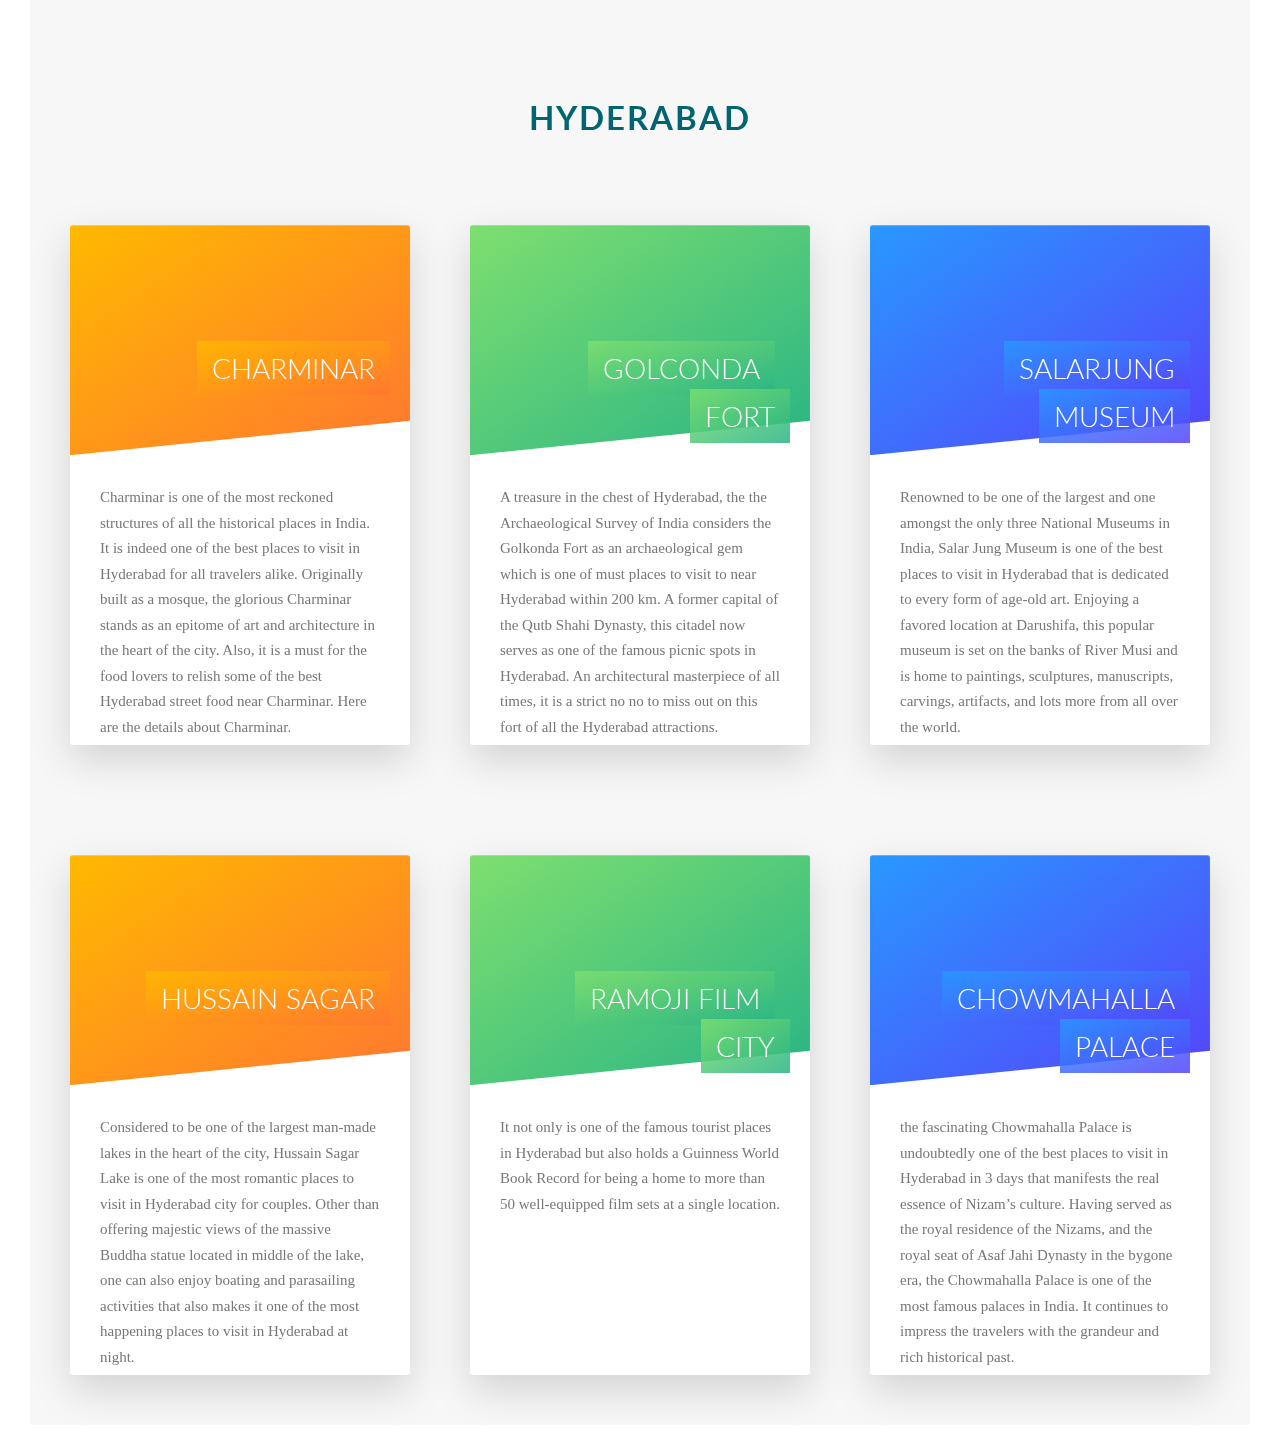
==== delhi.html @ 4b1b204a "some changes" ====
<!DOCTYPE html>
<html lang="en">
<head>
    <meta charset="UTF-8">
    <meta http-equiv="X-UA-Compatible" content="IE=edge">
    <meta name="viewport" content="width=device-width, initial-scale=1.0">
    <link rel="stylesheet" href="Assets/CSS/hyderabad.css">
    <link rel="stylesheet" href="https://cdnjs.cloudflare.com/ajax/libs/font-awesome/4.7.0/css/font-awesome.min.css">
    <link href="https://fonts.googleapis.com/css?family=Lato:100,300,400,700,900" rel="stylesheet" />
    <link rel="shortcut icon" type="image/png" href="images/Pic.jpg" /> 
    <title>Hyderabad</title>
</head>
<body>
    <section class="section-tours" id="section-tours">
        <div class="u-center-text u-margin-bottom-big">
          <h2 class="heading-secondary">Hyderabad</h2>
        </div>

        <div class="row">
          <div class="col-1-of-3">
            <div class="card">
              <div class="card__side card__side--front">
                <div class="card__picture card__picture--1">&nbsp;</div>
                <div class="card__heading">
                  <span class="card__heading-span card__heading-span--1">
                    Charminar
                  </span>
                </div>
                <div class="card__details">
                  <p style="font-family:'Times New Roman', Times, serif;font-size:150%;">Charminar is one of the most reckoned structures of all the historical places in India. It is indeed one of the best places to visit in Hyderabad for all travelers alike. Originally built as a mosque, the glorious Charminar stands as an epitome of art and architecture in the heart of the city. Also, it is a must for the food lovers to relish some of the best Hyderabad street food near Charminar. Here are the details about Charminar. </p>
                </div>
              </div>
              <div class="card__side card__side--back card__side--back-1">
                <div class="card__details">
                  <ul>
                    <li> Timings: Monday to Sunday – 9:30 AM to 5:30 PM </li> 
                    <li> Famous For: It is famous for its striking Mughal architecture.</li>
                    <li> Built By: Muhammad Quli Qutb Shahi</li>
                    <li> Built In: 1591 AD</li>
                  </ul>>
                </div>
                <div class="card__cta">
                  <a href="https://goo.gl/maps/1DFHK7rKQ7cTPTrf7" class="btn btn-white">Direction</a>
                </div>
              </div>
            </div>
          </div>

          <div class="col-1-of-3">
            <div class="card">
              <div class="card__side card__side--front">
                <div class="card__picture card__picture--2">&nbsp;</div>
                <div class="card__heading">
                  <span class="card__heading-span card__heading-span--2">
                    Golconda Fort
                  </span>
                </div>
                <div class="card__details">
                  <p style="font-family:'Times New Roman', Times, serif;font-size:150%;">A treasure in the chest of Hyderabad, the the Archaeological Survey of India considers the Golkonda Fort as an archaeological gem which is one of must places to visit to near Hyderabad within 200 km. A former capital of the Qutb Shahi Dynasty, this citadel now serves as one of the famous picnic spots in Hyderabad. An architectural masterpiece of all times, it is a strict no no to miss out on this fort of all the Hyderabad attractions.</p>
                </div>
              </div>
              <div class="card__side card__side--back card__side--back-2">
                <div class="card__details">
                  <ul>
                    <li> Timings: 9:00 AM to 5.30 PM – Everyday </li> 
                    <li> Famous For: It is famous for its impenetrable structure.</li>
                    <li> Built By: Sultan Quli Qutb-ul-Mulk</li>
                    <li> Built In: c. 1512–1687</li>
                  </ul>>
                </div>
                  <div class="card__cta">
                      <a href="https://maps.app.goo.gl/HnZTecipMknZ5nzV9" class="btn btn-white">Direction</a>
                  </div>
              </div>
            </div>
          </div>

          <div class="col-1-of-3">
            <div class="card">
              <div class="card__side card__side--front">
                <div class="card__picture card__picture--3">&nbsp;</div>
                <div class="card__heading">
                  <span class="card__heading-span card__heading-span--3">
                    SalarJung Museum
                  </span>
                </div>
                <div class="card__details">
                  <p style="font-family:'Times New Roman', Times, serif;font-size:150%;">Renowned to be one of the largest and one amongst the only three National Museums in India, Salar Jung Museum is one of the best places to visit in Hyderabad that is dedicated to every form of age-old art. Enjoying a favored location at Darushifa, this popular museum is set on the banks of River Musi and is home to paintings, sculptures, manuscripts, carvings, artifacts, and lots more from all over the world.</p>
                </div>
              </div>
              <div class="card__side card__side--back card__side--back-3">
                <div class="card__details">
                  <ul>
                    <li> Timings: Saturday to Thursday – 10:00 AM to 5:00 PM </li> 
                    <li> Famous For: It is famous for its collection of carpets, sculptures, ceramics, ancient manuscripts, and textiles.</li>
                    <li> Built By: Mir Yousuf Ali Khan</li>
                    <li> Built In: 16 December 1951</li>
                  </ul>>
                </div>
                  <div class="card__cta">
                      <a href="https://maps.app.goo.gl/hddRsYdfiXKQLie59" class="btn btn-white">Direction</a>
                  </div>
              </div>
            </div>
          </div>
        </div>
      </section>

      <section class="section-tours" id="section-tours">
          <div class="row">
            <div class="col-1-of-3">
              <div class="card">
                <div class="card__side card__side--front">
                  <div class="card__picture card__picture--4">&nbsp;</div>
                  <div class="card__heading">
                    <span class="card__heading-span card__heading-span--1">
                     Hussain Sagar
                    </span>
                  </div>
                  <div class="card__details">
                      <p style="font-family:'Times New Roman', Times, serif;font-size:150%;">Considered to be one of the largest man-made lakes in the heart of the city, Hussain Sagar Lake is one of the most romantic places to visit in Hyderabad city for couples. Other than offering majestic views of the massive Buddha statue located in middle of the lake, one can also enjoy boating and parasailing activities that also makes it one of the most happening places to visit in Hyderabad at night.</p>
                  </div>
                </div>
                <div class="card__side card__side--back card__side--back-1">
                  <div class="card__details">
                    <ul>
                      <li> Timings: Tuesdays to Sundays – 9:00 AM to 9:00 PM; Closed on Mondays </li> 
                      <li> Famous For: It is famous for being the largest artificial lake of Asia. </li>
                      <li> Built By: Ibrahim Quli Qutb Shah</li>
                      <li> Built In: 1563</li>
                    </ul>>
                  </div>
                  <div class="card__cta">
                      <a href="https://maps.app.goo.gl/7iHLA2YTwjauBuX26" class="btn btn-white">Direction</a>
                  </div>
                </div>
              </div>
            </div>
  
            <div class="col-1-of-3">
              <div class="card">
                <div class="card__side card__side--front">
                  <div class="card__picture card__picture--5">&nbsp;</div>
                  <div class="card__heading">
                    <span class="card__heading-span card__heading-span--2">
                      Ramoji Film City
                    </span>
                  </div>
                  <div class="card__details">
                      <p style="font-family:'Times New Roman', Times, serif;font-size:150%;">It not only is one of the famous tourist places in Hyderabad but also holds a Guinness World Book Record for being a home to more than 50 well-equipped film sets at a single location.</p>
                  </div>
                </div>
                <div class="card__side card__side--back card__side--back-2">
                  <div class="card__details">
                    <ul>
                      <li> Timings: Monday to Sunday – 9:00 AM to 5.30 PM </li> 
                      <li> Famous For: It is famous for being the world’s biggest film studio.</li>
                      <li> Built By: Ramoji Rao</li>
                      <li> Built In: 1996</li>
                    </ul>>
                  </div>
                  <div class="card__cta">
                    <a href="https://maps.app.goo.gl/XpaYTMk5rEwavXYK8" class="btn btn-white">Direction</a>
                  </div>
                </div>
              </div>
            </div>
  
            <div class="col-1-of-3">
              <div class="card">
                <div class="card__side card__side--front">
                  <div class="card__picture card__picture--6">&nbsp;</div>
                  <div class="card__heading">
                    <span class="card__heading-span card__heading-span--3">
                      Chowmahalla Palace
                    </span>
                  </div>
                  <div class="card__details">
                      <p style="font-family:'Times New Roman', Times, serif;font-size:150%;">the fascinating Chowmahalla Palace is undoubtedly one of the best places to visit in Hyderabad in 3 days that manifests the real essence of Nizam’s culture. Having served as the royal residence of the Nizams, and the royal seat of Asaf Jahi Dynasty in the bygone era, the Chowmahalla Palace is one of the most famous palaces in India. It continues to impress the travelers with the grandeur and rich historical past.</p>
                  </div>
                </div>
                <div class="card__side card__side--back card__side--back-3">
                  <div class="card__details">
                    <ul>
                      <li> Timings: Saturday to Thursday – 10:00 AM to 5:00 PM; Closed on Fridays </li> 
                      <li> Famous For: It got its fame as the seat of the rulers of the Asaf Jahi dynasty.</li>
                      <li> Built By: Nizam Salabat Jung</li>
                      <li> Built In: 1750</li>
                    </ul>>
                  </div>
                  <div class="card__cta">
                    <a href="#popup" class="btn btn-white">Direction</a>
                  </div>
                </div>
              </div>
            </div>
          </div>
        </section>
</body>
</html>
---- Assets/CSS/hyderabad.css ----
*,
  *::after,
  *::before {
    margin: 0;
    padding: 0;
  }
  
  ::selection {
    background-color: #000;
    color: #fff;
  }
  
  html {
    font-size: 62.5%;
  }
  @media (max-width: 75em) {
    html {
      font-size: 56.25%;
    }
  }
  @media (max-width: 56.25em) {
    html {
      font-size: 50%;
    }
  }
  @media (min-width: 112.5em) {
    html {
      font-size: 75%;
    }
  }
  
  body {
    box-sizing: border-box;
    padding: 3rem;
  }
  @media (max-width: 56.25em) {
    body {
      padding: 0;
    }
  }
  
  body {
    font-family: "Lato", sans-serif;
    font-weight: 400;
    line-height: 1.7;
    color: #777;
  }

  .heading-secondary {
    font-size: 3.25rem;
    text-transform: uppercase;
    font-weight: 700;
    display: inline-block;
    background-image: linear-gradient(to right,  #006570, #006570);
    -webkit-background-clip: text;
    -moz-background-clip: text;
    background-clip: text;
    color: transparent;
    letter-spacing: 0.2rem;
    transition: all 0.5s;
  }
  @media (max-width: 56.25em) {
    .heading-secondary {
      font-size: 3rem;
    }
  }
  @media (max-width: 37.5em) {
    .heading-secondary {
      font-size: 2.5rem;
    }
  }
  .heading-secondary:hover {
    transform: skewY(2deg) skewX(15deg) scale(1.1);
    text-shadow: 0.5rem 1rem 2rem rgba(0, 0, 0, 0.2);
  }
  
  .u-center-text {
    text-align: center !important;
  }
  
  .u-margin-bottom-big {
    margin-bottom: 8rem !important;
  }
  @media (max-width: 56.25em) {
    .u-margin-bottom-big {
      margin-bottom: 5rem !important;
    }
  }
  
  .u-margin-bottom-medium {
    margin-bottom: 4rem !important;
  }
  @media (max-width: 56.25em) {
    .u-margin-bottom-medium {
      margin-bottom: 3rem !important;
    }
  }
  
  /* Buttons and all of starting that is tour guide */
  .btn,
  .btn:link,
  .btn:visited {
    text-transform: uppercase;
    text-decoration: none;
    font-size: 1.6rem;
    padding: 1.5rem 4rem;
    border-radius: 50px;
    display: inline-block;
    transition: all 0.2s;
    position: relative;
    border: none;
    cursor: pointer;
    animation-name: bottomToTop;
    animation-duration: 0.5s;
    animation-timing-function: ease-out;
  }
  .btn:hover {
    transform: translateY(-3px);
    box-shadow: 0 10px 20px rgba(0, 0, 0, 0.2);
  }
  .btn:active {
    transform: translateY(-1px);
    box-shadow: 0 10px 20px rgba(0, 0, 0, 0.2);
  }
  .btn-white {
    background-color: #fff;
    color: #777;
  }
  .btn-white::after {
    background-color: #fff;
  }
  .btn-green {
    background-color: #55cf7a;
    color: #fff;
  }
  .btn-green::after {
    background-color: #55cf7a;
  }
  
  
  /* Each city card */
  .card {
    perspective: 150rem;
    -moz-perspective: 150rem;
    position: relative;
    height: 52rem;
  }
  .card__side {
    height: 52rem;
    transition: all 0.8s ease;
    position: absolute;
    top: 0;
    left: 0;
    width: 100%;
    backface-visibility: hidden;
    overflow: hidden;
    border-radius: 3px;
    box-shadow: 0 1.5rem 4rem rgba(0, 0, 0, 0.15);
  }
  .card__side--front {
    background-color: #fff;
  }
  .card__side--back {
    transform: rotateY(180deg);
  }
  .card__side--back-1 {
    background-image: linear-gradient(to right bottom, #ffb900, #ff7730);
    background-image: -o-linear-gradient(to right bottom, #ffb900, #ff7730);
    background-image: -moz-linear-gradient(to right bottom, #ffb900, #ff7730);
    background-image: -webkit-linear-gradient(to right bottom, #ffb900, #ff7730);
  }
  .card__side--back-2 {
    background-image: linear-gradient(to right bottom, #7edf6f, #28b485);
    background-image: -o-linear-gradient(to right bottom, #7edf6f, #28b485);
    background-image: -moz-linear-gradient(to right bottom, #7edf6f, #28b485);
    background-image: -webkit-linear-gradient(to right bottom, #7edf6f, #28b485);
  }
  .card__side--back-3 {
    background-image: linear-gradient(to right bottom, #2998ff, #5643fa);
    background-image: -o-linear-gradient(to right bottom, #2998ff, #5643fa);
    background-image: -moz-linear-gradient(to right bottom, #2998ff, #5643fa);
    background-image: -webkit-linear-gradient(to right bottom, #2998ff, #5643fa);
  }
  .card:hover .card__side--front {
    transform: rotateY(-180deg);
  }
  .card:hover .card__side--back {
    transform: rotateY(0);
  }
  .card__picture {
    background-size: cover;
    height: 23rem;
    background-blend-mode: screen;
    -webkit-clip-path: polygon(0 0, 100% 0%, 100% 85%, 0% 100%);
    clip-path: polygon(0 0, 100% 0%, 100% 85%, 0% 100%);
  }
  .card__picture--1 {
    background-image: linear-gradient(to right bottom, #ffb900, #ff7730),
      url(../Images/Charminar.jpg);
  }
  .card__picture--2 {
    background-image: linear-gradient(to right bottom, #7edf6f, #28b485),
      url(../Images/Golconda.png);
  }
  .card__picture--3 {
    background-image: linear-gradient(to right bottom, #2998ff, #5643fa),
      url(../Images/salarjung.jpg);
  }
  .card__picture--4 {
    background-image: linear-gradient(to right bottom, #ffb900, #ff7730),
      url(../Images/Hussain\ Sagar.jpg);
  }
  .card__picture--5 {
    background-image: linear-gradient(to right bottom, #7edf6f, #28b485),
      url(../Images/Ramoji\ film\ city.jpg);
  }
  .card__picture--6 {
    background-image: linear-gradient(to right bottom, #2998ff, #5643fa),
      url(../Images/chowmahlla.jpeg);
  }
  .card__heading {
    font-size: 2.8rem;
    font-weight: 300;
    text-transform: uppercase;
    position: absolute;
    color: #fff;
    text-align: right;
    top: 12rem;
    right: 2rem;
    width: 75%;
  }
  .card__heading-span {
    padding: 1rem 1.5rem;
    -webkit-box-decoration-break: clone;
    box-decoration-break: clone;
  }
  .card__heading-span--1 {
    background-image: linear-gradient(
      to right bottom,
      rgba(255, 185, 0, 0.85),
      rgba(255, 119, 48, 0.85)
    );
    background-image: -o-linear-gradient(
      to right bottom,
      rgba(255, 185, 0, 0.85),
      rgba(255, 119, 48, 0.85)
    );
    background-image: -moz-linear-gradient(
      to right bottom,
      rgba(255, 185, 0, 0.85),
      rgba(255, 119, 48, 0.85)
    );
    background-image: -webkit-linear-gradient(
      to right bottom,
      rgba(255, 185, 0, 0.85),
      rgba(255, 119, 48, 0.85)
    );
  }
  .card__heading-span--2 {
    background-image: linear-gradient(
      to right bottom,
      rgba(126, 223, 111, 0.85),
      rgba(40, 180, 133, 0.85)
    );
    background-image: -o-linear-gradient(
      to right bottom,
      rgba(126, 223, 111, 0.85),
      rgba(40, 180, 133, 0.85)
    );
    background-image: -moz-linear-gradient(
      to right bottom,
      rgba(126, 223, 111, 0.85),
      rgba(40, 180, 133, 0.85)
    );
    background-image: -webkit-linear-gradient(
      to right bottom,
      rgba(126, 223, 111, 0.85),
      rgba(40, 180, 133, 0.85)
    );
  }
  .card__heading-span--3 {
    background-image: linear-gradient(
      to right bottom,
      rgba(41, 152, 255, 0.85),
      rgba(86, 67, 250, 0.85)
    );
    background-image: -o-linear-gradient(
      to right bottom,
      rgba(41, 152, 255, 0.85),
      rgba(86, 67, 250, 0.85)
    );
    background-image: -moz-linear-gradient(
      to right bottom,
      rgba(41, 152, 255, 0.85),
      rgba(86, 67, 250, 0.85)
    );
    background-image: -webkit-linear-gradient(
      to right bottom,
      rgba(41, 152, 255, 0.85),
      rgba(86, 67, 250, 0.85)
    );
  }
  .card__details {
    padding: 3rem;
  }
  .card__details ul {
    margin-top: 10px;
    list-style: none;
    width: 80%;
    margin: 0 auto;
  }
  .card__details ul li {
    margin-top: 30px;
    text-align: center;
    text-transform: capitalize;
    font-size: 1.5rem;
    padding: 1rem;
    color: #000;
  }
  .card__details ul li:not(:last-child) {
    border-bottom: 1px solid #eee;
  }
  .card__cta {
    position: absolute;
    top: 90%;
    left: 50%;
    transform: translate(-50%, -50%);
    text-align: center;
    width: 90%;
  }
  
  
  /* Media Query */
  @media (max-width: 56.25em) {
    .card {
      height: auto;
      border-radius: 3px;
      background-color: #fff;
      box-shadow: 0 1.5rem 4rem rgba(0, 0, 0, 0.15);
    }
    .card__side {
      height: auto;
      position: relative;
      box-shadow: none;
    }
    .card__side--back {
      transform: rotateY(0);
      clip-path: polygon(0 15%, 100% 0, 100% 100%, 0 100%);
    }
    .card:hover .card__side--front {
      transform: rotateY(0);
    }
    .card__cta {
      position: relative;
      top: 0;
      left: 0;
      transform: translate(0);
      text-align: center;
      width: 100%;
      padding: 6rem 0;
    }
    
  }

  /* Grid of cities */
  .row {
    max-width: 114rem;
    margin: 0 auto;
  }
  @media (max-width: 56.25em) {
    .row {
      max-width: 50rem;
      padding: 0 3rem;
    }
  }
  .row:not(:last-child) {
    margin-bottom: 8rem;
  }
  @media (max-width: 56.25em) {
    .row:not(:last-child) {
      margin-bottom: 6rem;
    }
  }
  .row [class^="col-"] {
    float: left;
  }
  .row [class^="col-"]:not(:last-child) {
    margin-right: 6rem;
  }
  @media (max-width: 56.25em) {
    .row [class^="col-"]:not(:last-child) {
      margin-right: 0;
      margin-bottom: 6rem;
    }
  }
  @media (max-width: 56.25em) {
    .row [class^="col-"] {
      width: 100% !important;
    }
  }
  .row::after {
    content: "";
    clear: both;
    display: table;
  }
  .row .col-1-of-2 {
    width: calc((100% - 6rem) / 2);
  }
  .row .col-1-of-3 {
    width: calc((100% - 2 * 6rem) / 3);
  }
  .row .col-2-of-3 {
    width: calc(2 * ((100% - 2 * 6rem) / 3) + 6rem);
  }
  .row .col-1-of-4 {
    width: calc((100% - 3 * 6rem) / 4);
  }
  .row .col-2-of-4 {
    width: calc(2 * ((100% - 3 * 6rem) / 4) + 6rem);
  }
  .row .col-3-of-4 {
    width: calc(3 * ((100% - 3 * 6rem) / 4) + 2 * 6rem);
  }
  
  .header {
    height: 95vh;
    background-image: linear-gradient(
        to right bottom,
        #006570,  #006570
      ),
      url(../img/hero-small.jpg);
    background-position: center;
    background-size: cover;
    position: relative;
    -webkit-clip-path: polygon(0 0, 100% 0%, 100% 75vh, 0% 100%);
    clip-path: polygon(0 0, 100% 0%, 100% 75vh, 0% 100%);
  }
  @media (min-resolution: 192dpi) and (min-width: 37.5em),
    (-webkit-min-device-pixel-ratio: 192dpi) and (min-width: 37.5em),
    (min-width: 125em) {
    .header {
      background-image: linear-gradient(
          to right bottom,
          #006570,  #006570
        ),
        url(../img/hero.jpg);
    }
  }
  @media (max-width: 56.25em) {
    .header {
      height: 100vh;
      -webkit-clip-path: polygon(0 0, 100% 0%, 100% 85vh, 0% 100%);
      clip-path: polygon(0 0, 100% 0%, 100% 85vh, 0% 100%);
    }
  }
  @media (max-width: 37.5em) {
    .header {
      height: 100vh;
      -webkit-clip-path: polygon(0 0, 100% 0%, 100% 85vh, 0% 100%);
      clip-path: polygon(0 0, 100% 0%, 100% 100vh, 0% 100%);
      background-image: linear-gradient(
          to right bottom,
          #006570,  #006570
        ),
        url(../../img/hero-small.jpg);
    }
  }
  .section-tours {
    background-color: #f7f7f7;
    padding: 15rem 0 5rem 0;
    margin-top: -9rem;
  }
  @media (max-width: 56.25em) {
    .section-tours {
      padding: 20rem 0 10rem 0;
    }
  }
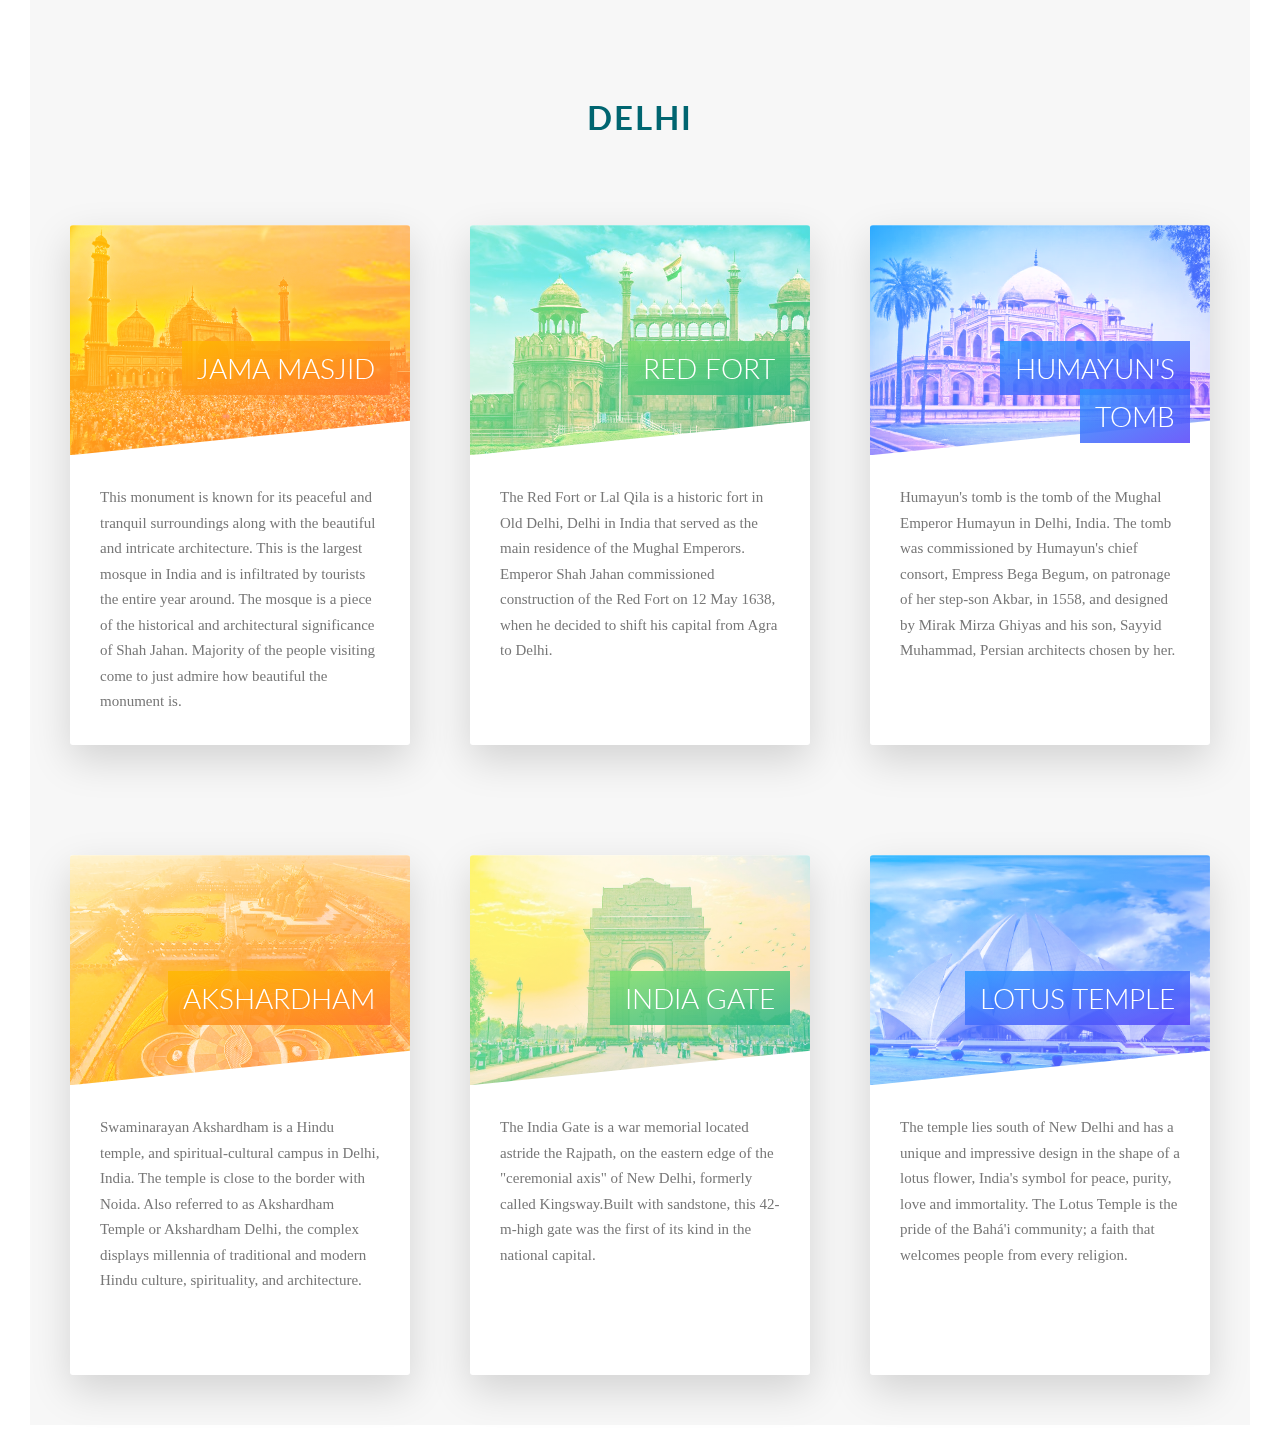
==== commit 01961ad4: "Many Changes" ====
--- a/delhi.html
+++ b/delhi.html
@@ -4,16 +4,16 @@
     <meta charset="UTF-8">
     <meta http-equiv="X-UA-Compatible" content="IE=edge">
     <meta name="viewport" content="width=device-width, initial-scale=1.0">
-    <link rel="stylesheet" href="Assets/CSS/hyderabad.css">
+    <link rel="stylesheet" href="Assets/CSS/delhi.css">
     <link rel="stylesheet" href="https://cdnjs.cloudflare.com/ajax/libs/font-awesome/4.7.0/css/font-awesome.min.css">
     <link href="https://fonts.googleapis.com/css?family=Lato:100,300,400,700,900" rel="stylesheet" />
     <link rel="shortcut icon" type="image/png" href="images/Pic.jpg" /> 
-    <title>Hyderabad</title>
+    <title>Delhi</title>
 </head>
 <body>
     <section class="section-tours" id="section-tours">
         <div class="u-center-text u-margin-bottom-big">
-          <h2 class="heading-secondary">Hyderabad</h2>
+          <h2 class="heading-secondary">Delhi</h2>
         </div>
 
         <div class="row">
@@ -23,24 +23,24 @@
                 <div class="card__picture card__picture--1">&nbsp;</div>
                 <div class="card__heading">
                   <span class="card__heading-span card__heading-span--1">
-                    Charminar
+                    Jama Masjid
                   </span>
                 </div>
                 <div class="card__details">
-                  <p style="font-family:'Times New Roman', Times, serif;font-size:150%;">Charminar is one of the most reckoned structures of all the historical places in India. It is indeed one of the best places to visit in Hyderabad for all travelers alike. Originally built as a mosque, the glorious Charminar stands as an epitome of art and architecture in the heart of the city. Also, it is a must for the food lovers to relish some of the best Hyderabad street food near Charminar. Here are the details about Charminar. </p>
+                  <p style="font-family:'Times New Roman', Times, serif;font-size:150%;">This monument is known for its peaceful and tranquil surroundings along with the beautiful and intricate architecture. This is the largest mosque in India and is infiltrated by tourists the entire year around. The mosque is a piece of the historical and architectural significance of Shah Jahan. Majority of the people visiting come to just admire how beautiful the monument is.</p>
                 </div>
               </div>
               <div class="card__side card__side--back card__side--back-1">
                 <div class="card__details">
                   <ul>
-                    <li> Timings: Monday to Sunday – 9:30 AM to 5:30 PM </li> 
-                    <li> Famous For: It is famous for its striking Mughal architecture.</li>
-                    <li> Built By: Muhammad Quli Qutb Shahi</li>
-                    <li> Built In: 1591 AD</li>
+                    <li> Timings: 07:00 am to 12:00 pm; 01:30 pm to 06:30 pm </li> 
+                    <li> Famous For: Its peaceful and tranquil surroundings</li>
+                    <li> Built By: Shah Jahan</li>
+                    <li> Built In: 1650-1656</li>
                   </ul>>
                 </div>
                 <div class="card__cta">
-                  <a href="https://goo.gl/maps/1DFHK7rKQ7cTPTrf7" class="btn btn-white">Direction</a>
+                  <a href="https://goo.gl/maps/AFLdZGrjJ9QPc5Ld9" class="btn btn-white">Direction</a>
                 </div>
               </div>
             </div>
@@ -52,24 +52,24 @@
                 <div class="card__picture card__picture--2">&nbsp;</div>
                 <div class="card__heading">
                   <span class="card__heading-span card__heading-span--2">
-                    Golconda Fort
+                    Red Fort
                   </span>
                 </div>
                 <div class="card__details">
-                  <p style="font-family:'Times New Roman', Times, serif;font-size:150%;">A treasure in the chest of Hyderabad, the the Archaeological Survey of India considers the Golkonda Fort as an archaeological gem which is one of must places to visit to near Hyderabad within 200 km. A former capital of the Qutb Shahi Dynasty, this citadel now serves as one of the famous picnic spots in Hyderabad. An architectural masterpiece of all times, it is a strict no no to miss out on this fort of all the Hyderabad attractions.</p>
+                  <p style="font-family:'Times New Roman', Times, serif;font-size:150%;">The Red Fort or Lal Qila is a historic fort in Old Delhi, Delhi in India that served as the main residence of the Mughal Emperors. Emperor Shah Jahan commissioned construction of the Red Fort on 12 May 1638, when he decided to shift his capital from Agra to Delhi.</p>
                 </div>
               </div>
               <div class="card__side card__side--back card__side--back-2">
                 <div class="card__details">
                   <ul>
-                    <li> Timings: 9:00 AM to 5.30 PM – Everyday </li> 
-                    <li> Famous For: It is famous for its impenetrable structure.</li>
-                    <li> Built By: Sultan Quli Qutb-ul-Mulk</li>
-                    <li> Built In: c. 1512–1687</li>
+                    <li> Timings: 9.30 am to 4.30 pm except Monday </li> 
+                    <li> Famous For: Its massive enclosing walls of sandstone.</li>
+                    <li> Built By: Shah Jahan</li>
+                    <li> Built In: c. 1638</li>
                   </ul>>
                 </div>
                   <div class="card__cta">
-                      <a href="https://maps.app.goo.gl/HnZTecipMknZ5nzV9" class="btn btn-white">Direction</a>
+                      <a href="https://goo.gl/maps/grxmr52BVwmXzPQD8" class="btn btn-white">Direction</a>
                   </div>
               </div>
             </div>
@@ -81,24 +81,24 @@
                 <div class="card__picture card__picture--3">&nbsp;</div>
                 <div class="card__heading">
                   <span class="card__heading-span card__heading-span--3">
-                    SalarJung Museum
+                    Humayun's Tomb
                   </span>
                 </div>
                 <div class="card__details">
-                  <p style="font-family:'Times New Roman', Times, serif;font-size:150%;">Renowned to be one of the largest and one amongst the only three National Museums in India, Salar Jung Museum is one of the best places to visit in Hyderabad that is dedicated to every form of age-old art. Enjoying a favored location at Darushifa, this popular museum is set on the banks of River Musi and is home to paintings, sculptures, manuscripts, carvings, artifacts, and lots more from all over the world.</p>
+                  <p style="font-family:'Times New Roman', Times, serif;font-size:150%;">Humayun's tomb is the tomb of the Mughal Emperor Humayun in Delhi, India. The tomb was commissioned by Humayun's chief consort, Empress Bega Begum, on patronage of her step-son Akbar, in 1558, and designed by Mirak Mirza Ghiyas and his son, Sayyid Muhammad, Persian architects chosen by her.</p>
                 </div>
               </div>
               <div class="card__side card__side--back card__side--back-3">
                 <div class="card__details">
                   <ul>
-                    <li> Timings: Saturday to Thursday – 10:00 AM to 5:00 PM </li> 
-                    <li> Famous For: It is famous for its collection of carpets, sculptures, ceramics, ancient manuscripts, and textiles.</li>
-                    <li> Built By: Mir Yousuf Ali Khan</li>
-                    <li> Built In: 16 December 1951</li>
+                    <li> Timings: All days 6:00 am - 6:00 pm</li> 
+                    <li> Famous For: It was the first garden-tomb on the Indian subcontinent.</li>
+                    <li> Built By: Mirak Mirza Ghiyath</li>
+                    <li> Built In: 1572</li>
                   </ul>>
                 </div>
                   <div class="card__cta">
-                      <a href="https://maps.app.goo.gl/hddRsYdfiXKQLie59" class="btn btn-white">Direction</a>
+                      <a href="https://goo.gl/maps/UbqPZWtfpbZ87fck6" class="btn btn-white">Direction</a>
                   </div>
               </div>
             </div>
@@ -114,24 +114,24 @@
                   <div class="card__picture card__picture--4">&nbsp;</div>
                   <div class="card__heading">
                     <span class="card__heading-span card__heading-span--1">
-                     Hussain Sagar
+                      Akshardham
                     </span>
                   </div>
                   <div class="card__details">
-                      <p style="font-family:'Times New Roman', Times, serif;font-size:150%;">Considered to be one of the largest man-made lakes in the heart of the city, Hussain Sagar Lake is one of the most romantic places to visit in Hyderabad city for couples. Other than offering majestic views of the massive Buddha statue located in middle of the lake, one can also enjoy boating and parasailing activities that also makes it one of the most happening places to visit in Hyderabad at night.</p>
+                      <p style="font-family:'Times New Roman', Times, serif;font-size:150%;">Swaminarayan Akshardham is a Hindu temple, and spiritual-cultural campus in Delhi, India. The temple is close to the border with Noida. Also referred to as Akshardham Temple or Akshardham Delhi, the complex displays millennia of traditional and modern Hindu culture, spirituality, and architecture.</p>
                   </div>
                 </div>
                 <div class="card__side card__side--back card__side--back-1">
                   <div class="card__details">
                     <ul>
-                      <li> Timings: Tuesdays to Sundays – 9:00 AM to 9:00 PM; Closed on Mondays </li> 
-                      <li> Famous For: It is famous for being the largest artificial lake of Asia. </li>
-                      <li> Built By: Ibrahim Quli Qutb Shah</li>
-                      <li> Built In: 1563</li>
+                      <li> Timings: 10:00 am – 6:30 pm, EveryDay </li> 
+                      <li> Famous For: Its exclusive architectural charm. </li>
+                      <li> Built By: Bochasanwasi Akshar Purushottam Swaminarayan Sanstha</li>
+                      <li> Built In: 6 November 2005</li>
                     </ul>>
                   </div>
                   <div class="card__cta">
-                      <a href="https://maps.app.goo.gl/7iHLA2YTwjauBuX26" class="btn btn-white">Direction</a>
+                      <a href="https://maps.app.goo.gl/mqxRS49PSVVezth9A" class="btn btn-white">Direction</a>
                   </div>
                 </div>
               </div>
@@ -143,24 +143,24 @@
                   <div class="card__picture card__picture--5">&nbsp;</div>
                   <div class="card__heading">
                     <span class="card__heading-span card__heading-span--2">
-                      Ramoji Film City
+                      India Gate
                     </span>
                   </div>
                   <div class="card__details">
-                      <p style="font-family:'Times New Roman', Times, serif;font-size:150%;">It not only is one of the famous tourist places in Hyderabad but also holds a Guinness World Book Record for being a home to more than 50 well-equipped film sets at a single location.</p>
+                      <p style="font-family:'Times New Roman', Times, serif;font-size:150%;">The India Gate is a war memorial located astride the Rajpath, on the eastern edge of the "ceremonial axis" of New Delhi, formerly called Kingsway.Built with sandstone, this 42-m-high gate was the first of its kind in the national capital.</p>
                   </div>
                 </div>
                 <div class="card__side card__side--back card__side--back-2">
                   <div class="card__details">
                     <ul>
-                      <li> Timings: Monday to Sunday – 9:00 AM to 5.30 PM </li> 
-                      <li> Famous For: It is famous for being the world’s biggest film studio.</li>
-                      <li> Built By: Ramoji Rao</li>
-                      <li> Built In: 1996</li>
+                      <li> Timings: All Day, Best time to visit 7 PM to 9.30 PM</li> 
+                      <li> Famous For: Walls are inscribed by 13,516 soldiers killed in the Afghan war of 1919.</li>
+                      <li> Built By: Edwin Lutyens</li>
+                      <li> Built In: 12 February 1931</li>
                     </ul>>
                   </div>
                   <div class="card__cta">
-                    <a href="https://maps.app.goo.gl/XpaYTMk5rEwavXYK8" class="btn btn-white">Direction</a>
+                    <a href="https://maps.app.goo.gl/7NuHGNjCjadaRQNQ9" class="btn btn-white">Direction</a>
                   </div>
                 </div>
               </div>
@@ -172,24 +172,24 @@
                   <div class="card__picture card__picture--6">&nbsp;</div>
                   <div class="card__heading">
                     <span class="card__heading-span card__heading-span--3">
-                      Chowmahalla Palace
+                      Lotus Temple
                     </span>
                   </div>
                   <div class="card__details">
-                      <p style="font-family:'Times New Roman', Times, serif;font-size:150%;">the fascinating Chowmahalla Palace is undoubtedly one of the best places to visit in Hyderabad in 3 days that manifests the real essence of Nizam’s culture. Having served as the royal residence of the Nizams, and the royal seat of Asaf Jahi Dynasty in the bygone era, the Chowmahalla Palace is one of the most famous palaces in India. It continues to impress the travelers with the grandeur and rich historical past.</p>
+                      <p style="font-family:'Times New Roman', Times, serif;font-size:150%;">The temple lies south of New Delhi and has a unique and impressive design in the shape of a lotus flower, India's symbol for peace, purity, love and immortality. The Lotus Temple is the pride of the Bahá'i community; a faith that welcomes people from every religion.</p>
                   </div>
                 </div>
                 <div class="card__side card__side--back card__side--back-3">
                   <div class="card__details">
                     <ul>
-                      <li> Timings: Saturday to Thursday – 10:00 AM to 5:00 PM; Closed on Fridays </li> 
-                      <li> Famous For: It got its fame as the seat of the rulers of the Asaf Jahi dynasty.</li>
-                      <li> Built By: Nizam Salabat Jung</li>
-                      <li> Built In: 1750</li>
+                      <li> Timings:  8:00 am - 5:00 pm, Monday closed </li> 
+                      <li> Famous For: Notable for its flowerlike shape.</li>
+                      <li> Built By: Fariborz Sahba</li>
+                      <li> Built In: 13 november 1986</li>
                     </ul>>
                   </div>
                   <div class="card__cta">
-                    <a href="#popup" class="btn btn-white">Direction</a>
+                    <a href="https://maps.app.goo.gl/9qume6k1uHLzQyYu7" class="btn btn-white">Direction</a>
                   </div>
                 </div>
               </div>
--- a/Assets/CSS/delhi.css
+++ b/Assets/CSS/delhi.css
@@ -0,0 +1,477 @@
+*,
+*::after,
+*::before {
+  margin: 0;
+  padding: 0;
+}
+
+::selection {
+  background-color: #000;
+  color: #fff;
+}
+
+html {
+  font-size: 62.5%;
+}
+@media (max-width: 75em) {
+  html {
+    font-size: 56.25%;
+  }
+}
+@media (max-width: 56.25em) {
+  html {
+    font-size: 50%;
+  }
+}
+@media (min-width: 112.5em) {
+  html {
+    font-size: 75%;
+  }
+}
+
+body {
+  box-sizing: border-box;
+  padding: 3rem;
+}
+@media (max-width: 56.25em) {
+  body {
+    padding: 0;
+  }
+}
+
+body {
+  font-family: "Lato", sans-serif;
+  font-weight: 400;
+  line-height: 1.7;
+  color: #777;
+}
+
+.heading-secondary {
+  font-size: 3.25rem;
+  text-transform: uppercase;
+  font-weight: 700;
+  display: inline-block;
+  background-image: linear-gradient(to right,  #006570, #006570);
+  -webkit-background-clip: text;
+  -moz-background-clip: text;
+  background-clip: text;
+  color: transparent;
+  letter-spacing: 0.2rem;
+  transition: all 0.5s;
+}
+@media (max-width: 56.25em) {
+  .heading-secondary {
+    font-size: 3rem;
+  }
+}
+@media (max-width: 37.5em) {
+  .heading-secondary {
+    font-size: 2.5rem;
+  }
+}
+.heading-secondary:hover {
+  transform: skewY(2deg) skewX(15deg) scale(1.1);
+  text-shadow: 0.5rem 1rem 2rem rgba(0, 0, 0, 0.2);
+}
+
+.u-center-text {
+  text-align: center !important;
+}
+
+.u-margin-bottom-big {
+  margin-bottom: 8rem !important;
+}
+@media (max-width: 56.25em) {
+  .u-margin-bottom-big {
+    margin-bottom: 5rem !important;
+  }
+}
+
+.u-margin-bottom-medium {
+  margin-bottom: 4rem !important;
+}
+@media (max-width: 56.25em) {
+  .u-margin-bottom-medium {
+    margin-bottom: 3rem !important;
+  }
+}
+
+/* Buttons and all of starting that is tour guide */
+.btn,
+.btn:link,
+.btn:visited {
+  text-transform: uppercase;
+  text-decoration: none;
+  font-size: 1.6rem;
+  padding: 1.5rem 4rem;
+  border-radius: 50px;
+  display: inline-block;
+  transition: all 0.2s;
+  position: relative;
+  border: none;
+  cursor: pointer;
+  animation-name: bottomToTop;
+  animation-duration: 0.5s;
+  animation-timing-function: ease-out;
+}
+.btn:hover {
+  transform: translateY(-3px);
+  box-shadow: 0 10px 20px rgba(0, 0, 0, 0.2);
+}
+.btn:active {
+  transform: translateY(-1px);
+  box-shadow: 0 10px 20px rgba(0, 0, 0, 0.2);
+}
+.btn-white {
+  background-color: #fff;
+  color: #777;
+}
+.btn-white::after {
+  background-color: #fff;
+}
+.btn-green {
+  background-color: #55cf7a;
+  color: #fff;
+}
+.btn-green::after {
+  background-color: #55cf7a;
+}
+
+
+/* Each city card */
+.card {
+  perspective: 150rem;
+  -moz-perspective: 150rem;
+  position: relative;
+  height: 52rem;
+}
+.card__side {
+  height: 52rem;
+  transition: all 0.8s ease;
+  position: absolute;
+  top: 0;
+  left: 0;
+  width: 100%;
+  backface-visibility: hidden;
+  overflow: hidden;
+  border-radius: 3px;
+  box-shadow: 0 1.5rem 4rem rgba(0, 0, 0, 0.15);
+}
+.card__side--front {
+  background-color: #fff;
+}
+.card__side--back {
+  transform: rotateY(180deg);
+}
+.card__side--back-1 {
+  background-image: linear-gradient(to right bottom, #ffb900, #ff7730);
+  background-image: -o-linear-gradient(to right bottom, #ffb900, #ff7730);
+  background-image: -moz-linear-gradient(to right bottom, #ffb900, #ff7730);
+  background-image: -webkit-linear-gradient(to right bottom, #ffb900, #ff7730);
+}
+.card__side--back-2 {
+  background-image: linear-gradient(to right bottom, #7edf6f, #28b485);
+  background-image: -o-linear-gradient(to right bottom, #7edf6f, #28b485);
+  background-image: -moz-linear-gradient(to right bottom, #7edf6f, #28b485);
+  background-image: -webkit-linear-gradient(to right bottom, #7edf6f, #28b485);
+}
+.card__side--back-3 {
+  background-image: linear-gradient(to right bottom, #2998ff, #5643fa);
+  background-image: -o-linear-gradient(to right bottom, #2998ff, #5643fa);
+  background-image: -moz-linear-gradient(to right bottom, #2998ff, #5643fa);
+  background-image: -webkit-linear-gradient(to right bottom, #2998ff, #5643fa);
+}
+.card:hover .card__side--front {
+  transform: rotateY(-180deg);
+}
+.card:hover .card__side--back {
+  transform: rotateY(0);
+}
+.card__picture {
+  background-size: cover;
+  height: 23rem;
+  background-blend-mode: screen;
+  -webkit-clip-path: polygon(0 0, 100% 0%, 100% 85%, 0% 100%);
+  clip-path: polygon(0 0, 100% 0%, 100% 85%, 0% 100%);
+}
+.card__picture--1 {
+  background-image: linear-gradient(to right bottom, #ffb900, #ff7730),
+    url(../Images/jamaMashjid.jpg);
+}
+.card__picture--2 {
+  background-image: linear-gradient(to right bottom, #7edf6f, #28b485),
+    url(../Images/RedFort.jpg);
+}
+.card__picture--3 {
+  background-image: linear-gradient(to right bottom, #2998ff, #5643fa),
+    url(../Images/HumayunTomb.jpeg);
+}
+.card__picture--4 {
+  background-image: linear-gradient(to right bottom, #ffb900, #ff7730),
+    url(../Images/Akshardham.jpg);
+}
+.card__picture--5 {
+  background-image: linear-gradient(to right bottom, #7edf6f, #28b485),
+    url(../Images/indiaGate.webp);
+}
+.card__picture--6 {
+  background-image: linear-gradient(to right bottom, #2998ff, #5643fa),
+    url(../Images/LotusTemple.jpeg);
+}
+.card__heading {
+  font-size: 2.8rem;
+  font-weight: 300;
+  text-transform: uppercase;
+  position: absolute;
+  color: #fff;
+  text-align: right;
+  top: 12rem;
+  right: 2rem;
+  width: 75%;
+}
+.card__heading-span {
+  padding: 1rem 1.5rem;
+  -webkit-box-decoration-break: clone;
+  box-decoration-break: clone;
+}
+.card__heading-span--1 {
+  background-image: linear-gradient(
+    to right bottom,
+    rgba(255, 185, 0, 0.85),
+    rgba(255, 119, 48, 0.85)
+  );
+  background-image: -o-linear-gradient(
+    to right bottom,
+    rgba(255, 185, 0, 0.85),
+    rgba(255, 119, 48, 0.85)
+  );
+  background-image: -moz-linear-gradient(
+    to right bottom,
+    rgba(255, 185, 0, 0.85),
+    rgba(255, 119, 48, 0.85)
+  );
+  background-image: -webkit-linear-gradient(
+    to right bottom,
+    rgba(255, 185, 0, 0.85),
+    rgba(255, 119, 48, 0.85)
+  );
+}
+.card__heading-span--2 {
+  background-image: linear-gradient(
+    to right bottom,
+    rgba(126, 223, 111, 0.85),
+    rgba(40, 180, 133, 0.85)
+  );
+  background-image: -o-linear-gradient(
+    to right bottom,
+    rgba(126, 223, 111, 0.85),
+    rgba(40, 180, 133, 0.85)
+  );
+  background-image: -moz-linear-gradient(
+    to right bottom,
+    rgba(126, 223, 111, 0.85),
+    rgba(40, 180, 133, 0.85)
+  );
+  background-image: -webkit-linear-gradient(
+    to right bottom,
+    rgba(126, 223, 111, 0.85),
+    rgba(40, 180, 133, 0.85)
+  );
+}
+.card__heading-span--3 {
+  background-image: linear-gradient(
+    to right bottom,
+    rgba(41, 152, 255, 0.85),
+    rgba(86, 67, 250, 0.85)
+  );
+  background-image: -o-linear-gradient(
+    to right bottom,
+    rgba(41, 152, 255, 0.85),
+    rgba(86, 67, 250, 0.85)
+  );
+  background-image: -moz-linear-gradient(
+    to right bottom,
+    rgba(41, 152, 255, 0.85),
+    rgba(86, 67, 250, 0.85)
+  );
+  background-image: -webkit-linear-gradient(
+    to right bottom,
+    rgba(41, 152, 255, 0.85),
+    rgba(86, 67, 250, 0.85)
+  );
+}
+.card__details {
+  padding: 3rem;
+}
+.card__details ul {
+  margin-top: 10px;
+  list-style: none;
+  width: 80%;
+  margin: 0 auto;
+}
+.card__details ul li {
+  margin-top: 30px;
+  text-align: center;
+  text-transform: capitalize;
+  font-size: 1.5rem;
+  padding: 1rem;
+  color: #000;
+}
+.card__details ul li:not(:last-child) {
+  border-bottom: 1px solid #eee;
+}
+.card__cta {
+  position: absolute;
+  top: 90%;
+  left: 50%;
+  transform: translate(-50%, -50%);
+  text-align: center;
+  width: 90%;
+}
+
+
+/* Media Query */
+@media (max-width: 56.25em) {
+  .card {
+    height: auto;
+    border-radius: 3px;
+    background-color: #fff;
+    box-shadow: 0 1.5rem 4rem rgba(0, 0, 0, 0.15);
+  }
+  .card__side {
+    height: auto;
+    position: relative;
+    box-shadow: none;
+  }
+  .card__side--back {
+    transform: rotateY(0);
+    clip-path: polygon(0 15%, 100% 0, 100% 100%, 0 100%);
+  }
+  .card:hover .card__side--front {
+    transform: rotateY(0);
+  }
+  .card__cta {
+    position: relative;
+    top: 0;
+    left: 0;
+    transform: translate(0);
+    text-align: center;
+    width: 100%;
+    padding: 6rem 0;
+  }
+  
+}
+
+/* Grid of cities */
+.row {
+  max-width: 114rem;
+  margin: 0 auto;
+}
+@media (max-width: 56.25em) {
+  .row {
+    max-width: 50rem;
+    padding: 0 3rem;
+  }
+}
+.row:not(:last-child) {
+  margin-bottom: 8rem;
+}
+@media (max-width: 56.25em) {
+  .row:not(:last-child) {
+    margin-bottom: 6rem;
+  }
+}
+.row [class^="col-"] {
+  float: left;
+}
+.row [class^="col-"]:not(:last-child) {
+  margin-right: 6rem;
+}
+@media (max-width: 56.25em) {
+  .row [class^="col-"]:not(:last-child) {
+    margin-right: 0;
+    margin-bottom: 6rem;
+  }
+}
+@media (max-width: 56.25em) {
+  .row [class^="col-"] {
+    width: 100% !important;
+  }
+}
+.row::after {
+  content: "";
+  clear: both;
+  display: table;
+}
+.row .col-1-of-2 {
+  width: calc((100% - 6rem) / 2);
+}
+.row .col-1-of-3 {
+  width: calc((100% - 2 * 6rem) / 3);
+}
+.row .col-2-of-3 {
+  width: calc(2 * ((100% - 2 * 6rem) / 3) + 6rem);
+}
+.row .col-1-of-4 {
+  width: calc((100% - 3 * 6rem) / 4);
+}
+.row .col-2-of-4 {
+  width: calc(2 * ((100% - 3 * 6rem) / 4) + 6rem);
+}
+.row .col-3-of-4 {
+  width: calc(3 * ((100% - 3 * 6rem) / 4) + 2 * 6rem);
+}
+
+.header {
+  height: 95vh;
+  background-image: linear-gradient(
+      to right bottom,
+      #006570,  #006570
+    ),
+    url(../img/hero-small.jpg);
+  background-position: center;
+  background-size: cover;
+  position: relative;
+  -webkit-clip-path: polygon(0 0, 100% 0%, 100% 75vh, 0% 100%);
+  clip-path: polygon(0 0, 100% 0%, 100% 75vh, 0% 100%);
+}
+@media (min-resolution: 192dpi) and (min-width: 37.5em),
+  (-webkit-min-device-pixel-ratio: 192dpi) and (min-width: 37.5em),
+  (min-width: 125em) {
+  .header {
+    background-image: linear-gradient(
+        to right bottom,
+        #006570,  #006570
+      ),
+      url(../img/hero.jpg);
+  }
+}
+@media (max-width: 56.25em) {
+  .header {
+    height: 100vh;
+    -webkit-clip-path: polygon(0 0, 100% 0%, 100% 85vh, 0% 100%);
+    clip-path: polygon(0 0, 100% 0%, 100% 85vh, 0% 100%);
+  }
+}
+@media (max-width: 37.5em) {
+  .header {
+    height: 100vh;
+    -webkit-clip-path: polygon(0 0, 100% 0%, 100% 85vh, 0% 100%);
+    clip-path: polygon(0 0, 100% 0%, 100% 100vh, 0% 100%);
+    background-image: linear-gradient(
+        to right bottom,
+        #006570,  #006570
+      ),
+      url(../../img/hero-small.jpg);
+  }
+}
+.section-tours {
+  background-color: #f7f7f7;
+  padding: 15rem 0 5rem 0;
+  margin-top: -9rem;
+}
+@media (max-width: 56.25em) {
+  .section-tours {
+    padding: 20rem 0 10rem 0;
+  }
+}
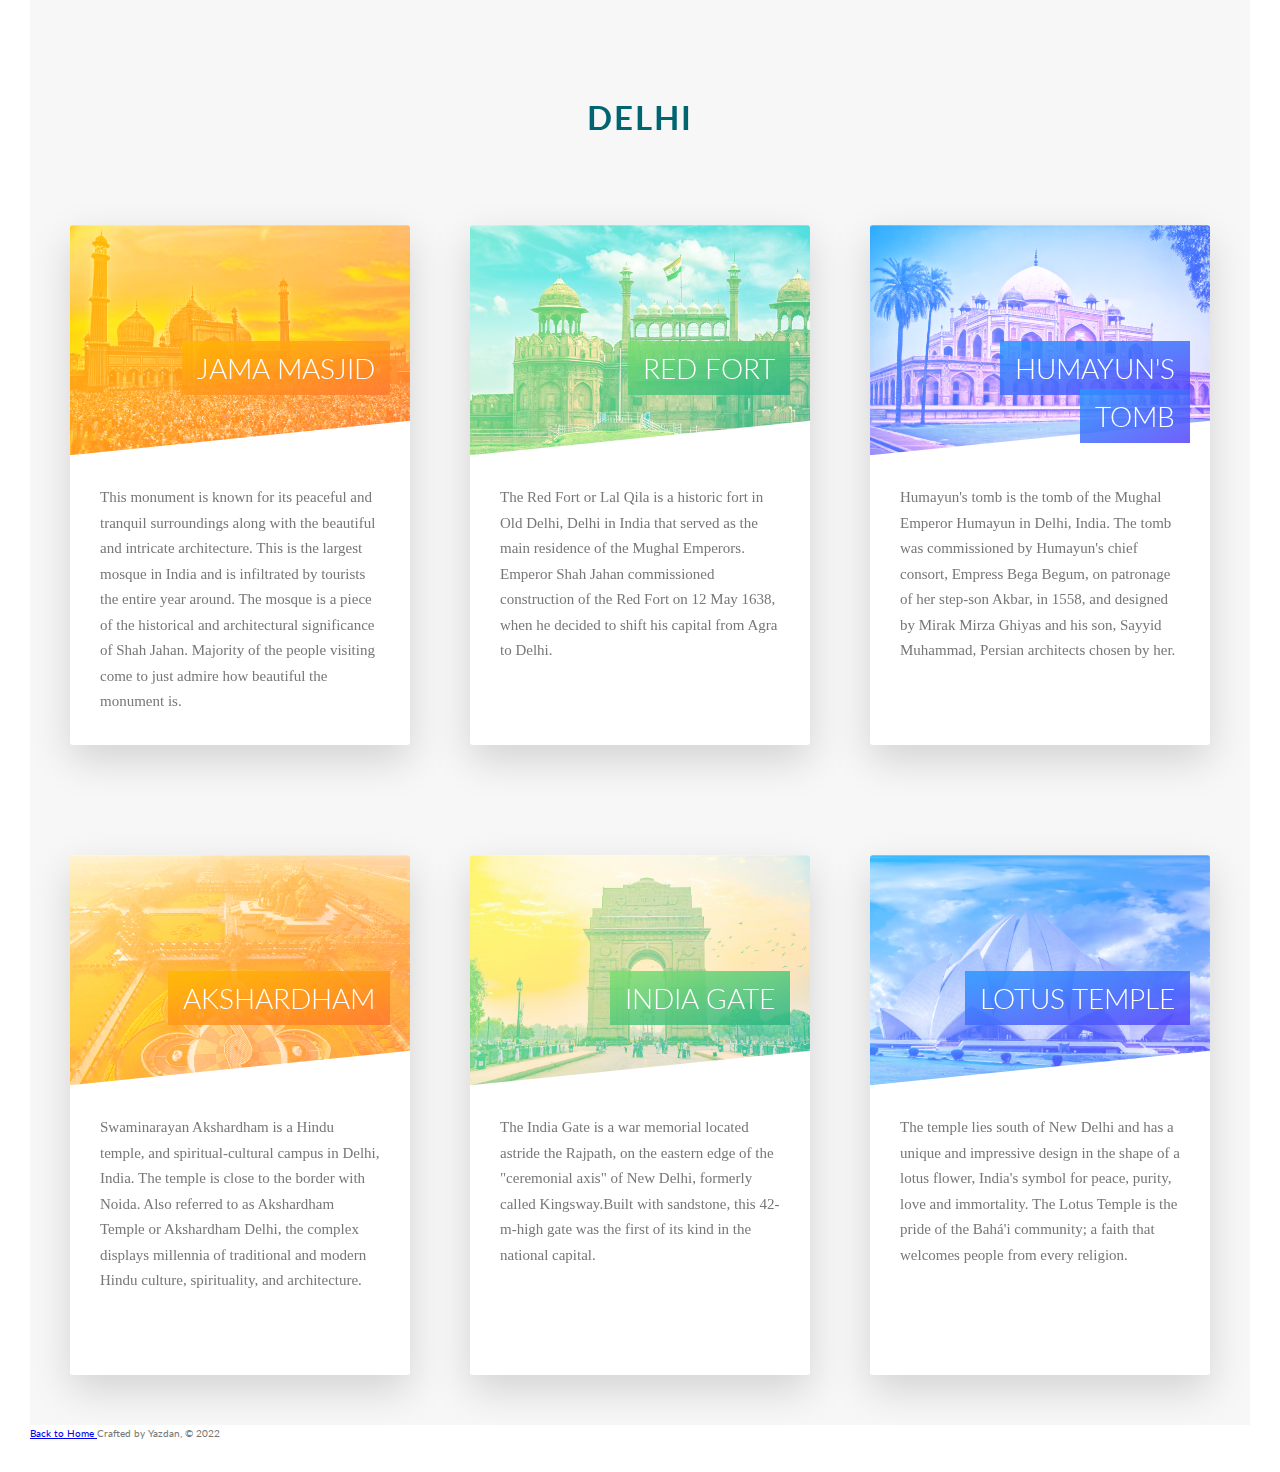
==== commit 4ff6d5c3: "footer added" ====
--- a/delhi.html
+++ b/delhi.html
@@ -196,5 +196,12 @@
             </div>
           </div>
         </section>
+        <footer>
+          <a href="LandingPage.html"> Back to Home </a>
+          <span> </span>
+          <span class="author">
+            Crafted by Yazdan, © 2022
+          </span>
+        </footer>
 </body>
 </html>